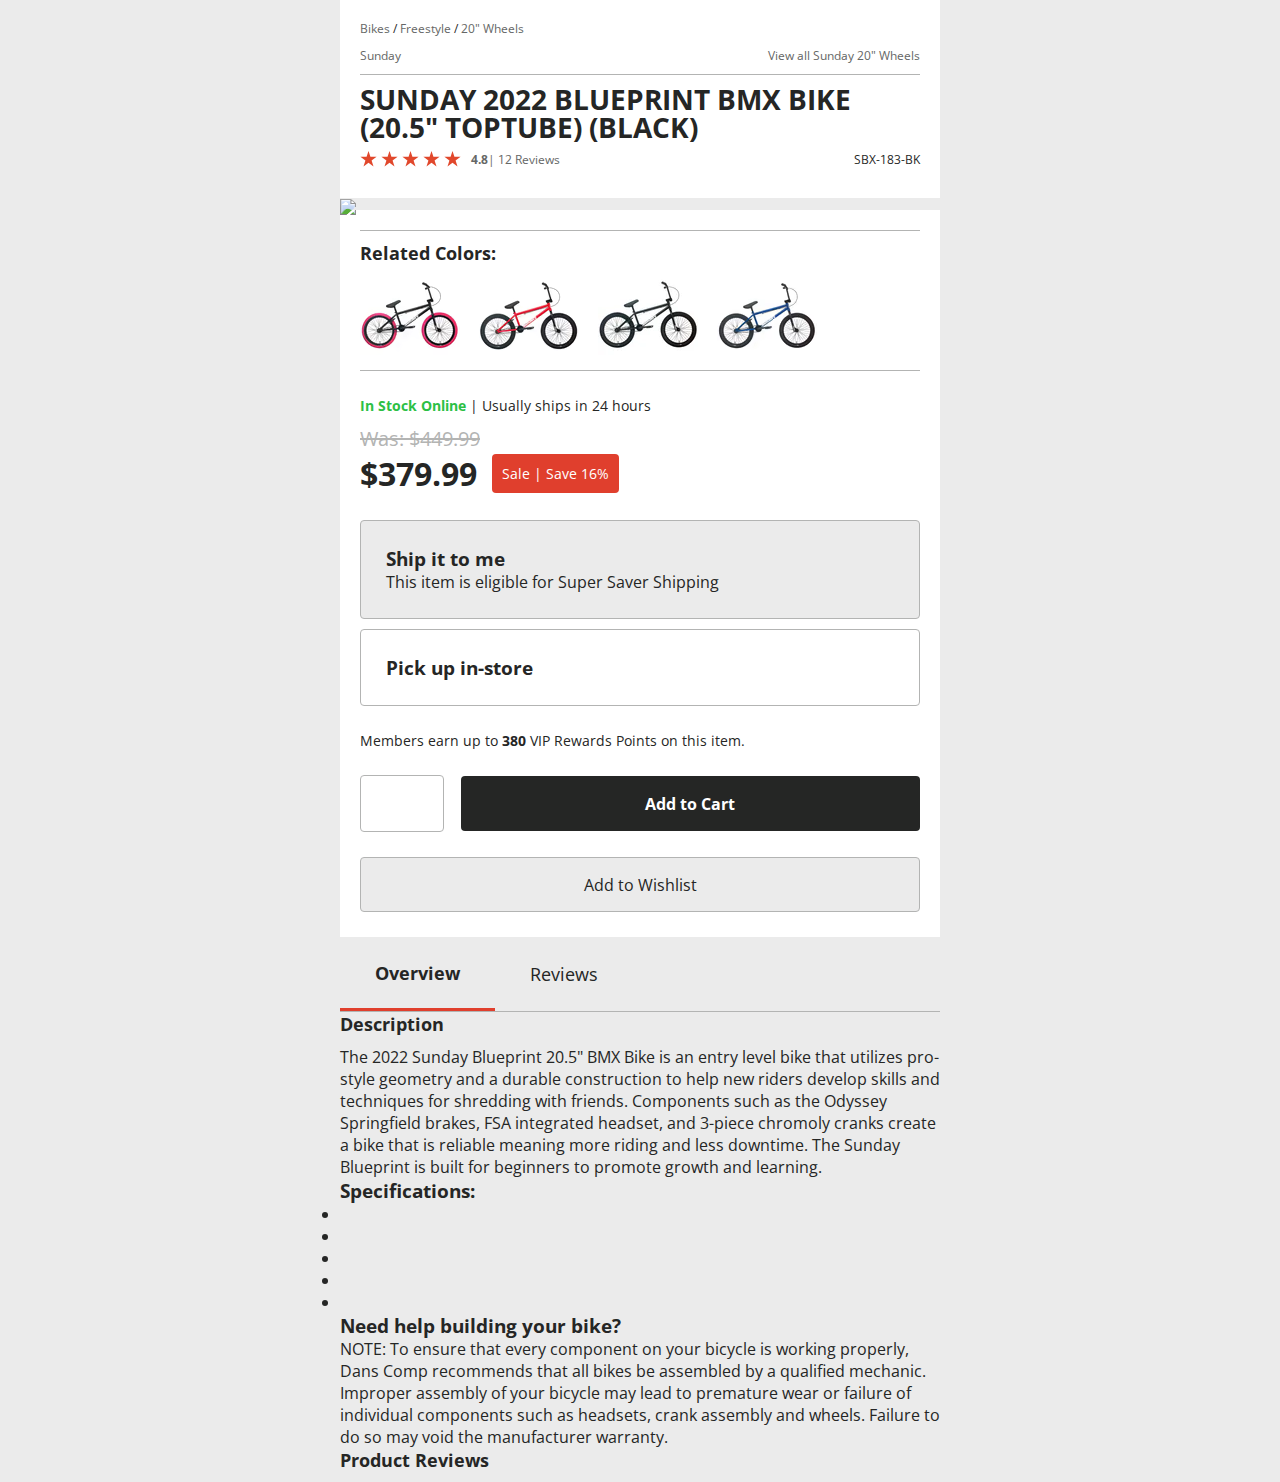
==== index.html @ 64620839 "test" ====
<!DOCTYPE html>
<html lang="en">

<head>
    <meta charset="UTF-8">
    <meta http-equiv="X-UA-Compatible" content="IE=edge">
    <meta name="viewport" content="width=device-width, initial-scale=1.0">
    <title>Dan's Comp</title>
    <link rel="stylesheet" href="/css/styles.css">
</head>

<body>
    <div id="product-content">
        <section class="product-heading">
            <p class="breadcrumb"><a href="#">Bikes</a> / <a href="#">Freestyle</a> / <a href="#">20" Wheels</a></p>
            <a href="%brandURL%" />Sunday</a><a href="%relatedProductURL%" />View all Sunday 20" Wheels</a>
            <h1>SUNDAY 2022 BLUEPRINT BMX BIKE (20.5" TOPTUBE) (BLACK)</h1>
            <a class="heading-reviews" href="%Reviews%" /><img src="img/stars.svg" /><b>4.8</b> | 12
            Reviews</a><span>SBX-183-BK</span>
        </section>
        <section>
            <img class="product-image"
                src="https://images.danscomp.com/cdn-cgi/image/f=auto,width=650/images/large/bikes/sunday/sbx-184-bu.jpg" />
        </section>
        <section class="purchase-product">
            <div class="related">
                <h2>Related Colors:</h2>
                <img class="related-color" src="img/1.jpg" />
                <img class="related-color" src="img/2.jpg" />
                <img class="related-color" src="img/3.jpg" />
                <img class="related-color" src="img/4.jpg" />
            </div>
            <!--  <div class="related">
                <h2>Select Size:</h2> 
            </div> -->
            <p class="in-stock-notification">In Stock Online</p>
            <p class="was-price">$449.99</p>
            <p class="price">$379.99 <span>Sale | Save 16%</span></p>
            <div class="shipping-section">
                <h3>Ship it to me</h3>
                <p>This item is eligible for Super Saver Shipping <img src="" /></p>
            </div>
            <div class="shipping-section hidden">
                <h3>Pick up in-store</h3>
                <p>Available for Buy & Pick up at AMain Cycling Chico in Chico, CA</p>
                <p>Change location</p>
            </div>
            <p class="vip-notification">Members earn up to <b>380</b> VIP Rewards Points on this item.</p>
            <div class="product-actions">
                <input class="product-qty" type="number" /><a class="add-to-cart-button" href="%addCart" />Add to Cart</a>
                <a class="add-to-wishlist-button" href="%addWishlist%" />Add to Wishlist</a>
            </div>
        </section>
        <div id="tabs">
            <h2 class="selected-tab">Overview</h2>
            <h2>Reviews</h2>
        </div>
        <div id="product-description">
            <div id="overview">
                <h2>Description</h2>
                <p>The 2022 Sunday Blueprint 20.5" BMX Bike is an entry level bike that utilizes pro-style geometry and a durable construction to help new riders develop skills and techniques for shredding with friends. Components such as the Odyssey Springfield brakes, FSA integrated headset, and 3-piece chromoly cranks create a bike that is reliable meaning more riding and less downtime. The Sunday Blueprint is built for beginners to promote growth and learning.</p>
                <h3>Specifications:</h3>
                <ul>
                    <li></li>
                    <li></li>
                    <li></li>
                    <li></li>
                    <li></li>
                </ul>
                <div>
                    <h3>Need help building your bike?</h3>
                    <p><span>NOTE:</span> To ensure that every component on your bicycle is working properly, Dans Comp
                        recommends that all bikes be assembled by a qualified mechanic. Improper assembly of your
                        bicycle may lead to premature wear or failure of individual components such as headsets, crank
                        assembly and wheels. Failure to do so may void the manufacturer warranty.</p>
                </div>
            </div>
            <div id="reviews">
                <h2>Product Reviews</h2>
            </div>
        </div>
        </div>
        <div id="related-products"></div>
        <div id="also-purchased"></div>
    </div>
</body>

</html>
---- css/styles.css ----
@import url('https://fonts.googleapis.com/css2?family=Open+Sans:wght@400;700&display=swap');

:root {
    --black: #000000;
    --dark-gray: #252625;
    --gray: #666766;
    --bg-gray: #ebebeb;
    --light-gray: #B3B4B3;
    --white: #FFFFFF;
    --primary-red: #E03F2D;
    --accent-red: #D42E1C;
    --hover-red: #BF0711;
    --green: #2cc044;
}

* {
    margin: 0;
    padding: 0;
    box-sizing: border-box;
}

body {
    background: var(--bg-gray);
    color: var(--white);
    font-family: 'Open Sans', sans-serif;
}

#product-content {
    max-width: 600px;
    margin: auto;
}

.product-heading {
    background: var(--white);
    padding: 20px;
    color: var(--dark-gray);
    font-size: 12px;
    display: flex;
    flex-wrap: wrap;
    justify-content: space-between;
}

.product-heading h1 {
    font-size: 28px;
    font-weight: 700;
    line-height: 1em;
    border-top: 1px solid var(--light-gray);
    padding-top: 10px;
    margin-bottom: 10px;
}

.product-heading a {
    color: var(--gray);
    text-decoration: none;
    margin-bottom: 10px;
}

.product-heading a:hover {
    color: var(--dark-gray);
}

.breadcrumb {
    margin-bottom: 10px;
    width: 100%;
}

.product-image {
    width: 100%;
    display: inline-block;
}

.heading-reviews {
    display: flex;
    align-content: center;
}

.heading-reviews img {
    margin-right: 10px;
}

.purchase-product {
    margin: -10px 0;
    display: block;
    background-color: var(--white);
    color: var(--dark-gray);
    padding: 20px;
    border-bottom-left-radius: 8px;
    border-bottom-right-radius: 8px;
}

h2 {
    font-size: 18px;
    margin-bottom: 10px;
}

.related img {
    margin-right: 15px;
}

.related img:hover {
    cursor: pointer;
    filter: brightness(90%);
    border-radius: 8px;
}

.related {
    padding: 10px 0;
    border-top: 1px solid var(--light-gray);
    border-bottom: 1px solid var(--light-gray);
    margin-bottom: 25px;
}

.in-stock-notification {
    font-size: 14px;
    font-weight:700;
    color: var(--green);
}

.in-stock-notification::after {
    content: ' | Usually ships in 24 hours';
    color: var(--dark-gray);
    font-weight: 400;
}

.was-price {
    font-size: 20px;
    text-decoration: line-through;
    color: var(--light-gray);
    padding: 10px 0 0;
}

.was-price::before {
    content: 'Was: ';
    text-decoration: none;
}

.price {
    font-size: 32px;
    font-weight: 700;
    display: flex;
    align-items: center;
    margin-bottom: 25px;
}

.price span {
    color: var(--white);
    background: var(--primary-red);
    margin-left: 15px;
    padding: 10px;
    font-size: 14px;
    border-radius: 4px;
    font-weight: 400;
}

.shipping-section {
    background-color: var(--bg-gray);
    padding: 25px;
    border: 1px solid var(--light-gray);
    border-radius: 4px;
    margin-bottom: 10px;
    cursor: pointer;
}

.shipping-section:hover {
    filter: brightness(90%);
}

.hidden {
    background: var(--white);
    border: 1px solid var(--light-gray);
    border-radius: 4px;
}

.hidden p {
    display: none;
}

.vip-notification {
    margin-top: 25px;
    font-size: 14px;
}

.product-qty {
    border: solid 1px var(--light-gray);
    border-radius: 4px;
    width: 15%;
    padding: 20px;
}

.product-actions {
    padding-bottom: 15px;
    margin-top: 25px;
    display: flex;
    flex-wrap: wrap;
    align-items: center;
    justify-content: space-between;
}

.add-to-cart-button {
    width: 82%;
    background: var(--dark-gray);
    color: var(--white);
    display: flex;
    justify-content: center;
    align-items:center;
    height: 55px;
    text-decoration: none;
    border-radius: 4px;
    font-weight: 700;
}

.add-to-cart-button:hover {
    background: var(--black);
}

.add-to-wishlist-button {
    margin-top: 25px;
    display: flex;
    justify-content: center;
    align-items: center;
    color: var(--dark-gray);
    background: var(--bg-gray);
    width: 100%;
    height: 55px;
    border-radius: 4px;
    border: 1px solid var(--light-gray);
    text-decoration: none;
}

.add-to-wishlist-button:hover { 
    filter: brightness(90%);
}

#tabs {
    background: var(--bg-gray);
    color: var(--dark-gray);
    display: flex;
    height: 75px;
    border-bottom: 1px solid var(--light-gray);
}

#tabs h2 {
    display: flex;
    justify-content: center;
    align-items: center;
    padding: 0 35px;
    height: 100%;
    font-weight: 400;
}

.selected-tab {
    border-bottom: 3px solid var(--primary-red);
    font-weight: 700 !important;
}

.selected-tab:hover {
    text-decoration: none !important;
}

#tabs h2:hover {
    text-decoration: underline;
    cursor: pointer;
}

#product-description {
    color: var(--dark-gray)
}
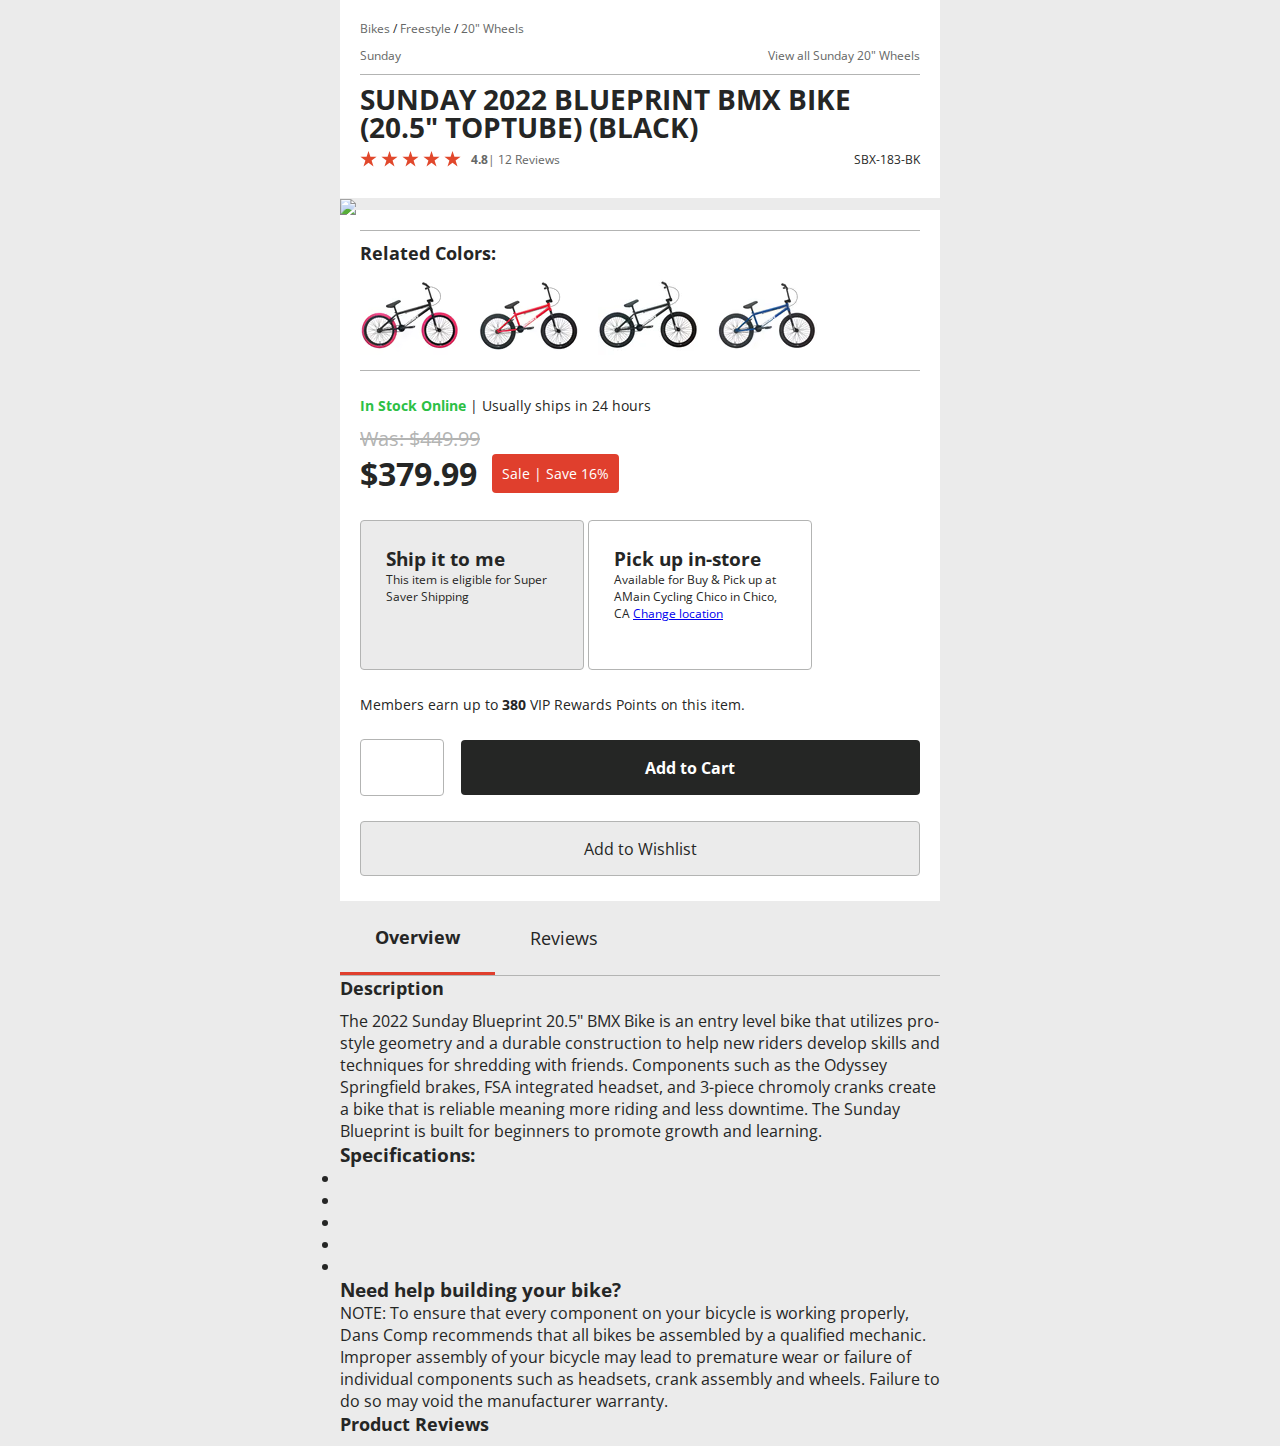
==== commit e0e5dc28: "making updates" ====
--- a/index.html
+++ b/index.html
@@ -6,7 +6,7 @@
     <meta http-equiv="X-UA-Compatible" content="IE=edge">
     <meta name="viewport" content="width=device-width, initial-scale=1.0">
     <title>Dan's Comp</title>
-    <link rel="stylesheet" href="/css/styles.css">
+    <link rel="stylesheet" href="css/styles.css">
 </head>
 
 <body>
@@ -42,8 +42,7 @@
             </div>
             <div class="shipping-section hidden">
                 <h3>Pick up in-store</h3>
-                <p>Available for Buy & Pick up at AMain Cycling Chico in Chico, CA</p>
-                <p>Change location</p>
+                <p>Available for Buy & Pick up at AMain Cycling Chico in Chico, CA <a href="#">Change location</a></p>
             </div>
             <p class="vip-notification">Members earn up to <b>380</b> VIP Rewards Points on this item.</p>
             <div class="product-actions">
--- a/css/styles.css
+++ b/css/styles.css
@@ -159,6 +159,15 @@
     border-radius: 4px;
     margin-bottom: 10px;
     cursor: pointer;
+    width: 40%;
+    height: 150px;
+    vertical-align: middle;
+    margin: auto;
+    display: inline-block;
+}
+
+.shipping-section p {
+    font-size: 12px;
 }
 
 .shipping-section:hover {
@@ -171,9 +180,6 @@
     border-radius: 4px;
 }
 
-.hidden p {
-    display: none;
-}
 
 .vip-notification {
     margin-top: 25px;
@@ -263,5 +269,6 @@
 }
 
 #product-description {
-    color: var(--dark-gray)
+    color: var(--dark-gray);
+    
 }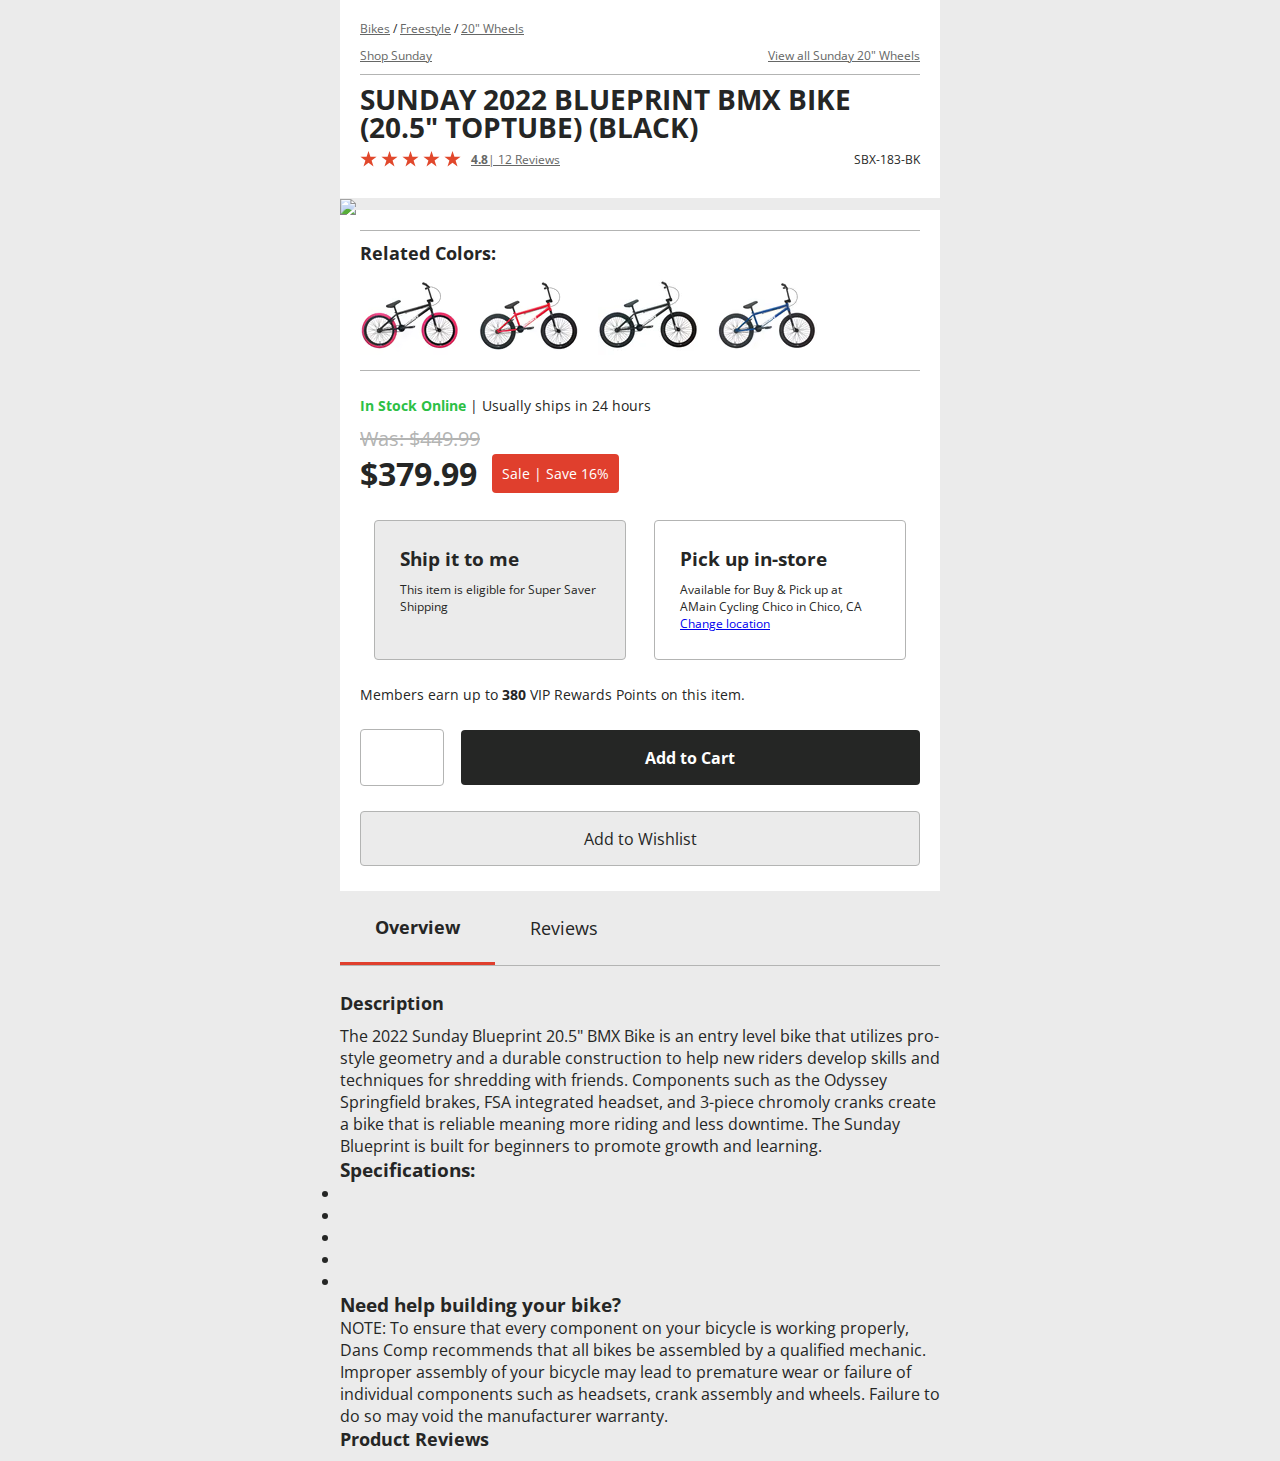
==== commit 6470239b: "updating layout" ====
--- a/index.html
+++ b/index.html
@@ -13,7 +13,7 @@
     <div id="product-content">
         <section class="product-heading">
             <p class="breadcrumb"><a href="#">Bikes</a> / <a href="#">Freestyle</a> / <a href="#">20" Wheels</a></p>
-            <a href="%brandURL%" />Sunday</a><a href="%relatedProductURL%" />View all Sunday 20" Wheels</a>
+            <a href="%brandURL%" />Shop Sunday</a><a href="%relatedProductURL%" />View all Sunday 20" Wheels</a>
             <h1>SUNDAY 2022 BLUEPRINT BMX BIKE (20.5" TOPTUBE) (BLACK)</h1>
             <a class="heading-reviews" href="%Reviews%" /><img src="img/stars.svg" /><b>4.8</b> | 12
             Reviews</a><span>SBX-183-BK</span>
@@ -36,13 +36,15 @@
             <p class="in-stock-notification">In Stock Online</p>
             <p class="was-price">$449.99</p>
             <p class="price">$379.99 <span>Sale | Save 16%</span></p>
-            <div class="shipping-section">
-                <h3>Ship it to me</h3>
-                <p>This item is eligible for Super Saver Shipping <img src="" /></p>
-            </div>
-            <div class="shipping-section hidden">
-                <h3>Pick up in-store</h3>
-                <p>Available for Buy & Pick up at AMain Cycling Chico in Chico, CA <a href="#">Change location</a></p>
+            <div class="flex">
+                <div class="shipping-section">
+                    <h3>Ship it to me</h3>
+                    <p>This item is eligible for Super Saver Shipping <img src="" /></p>
+                </div>
+                <div class="shipping-section hidden">
+                    <h3>Pick up in-store</h3>
+                    <p>Available for Buy & Pick up at AMain Cycling Chico in Chico, CA <a href="#">Change location</a></p>
+                </div>
             </div>
             <p class="vip-notification">Members earn up to <b>380</b> VIP Rewards Points on this item.</p>
             <div class="product-actions">
--- a/css/styles.css
+++ b/css/styles.css
@@ -51,7 +51,6 @@
 
 .product-heading a {
     color: var(--gray);
-    text-decoration: none;
     margin-bottom: 10px;
 }
 
@@ -63,6 +62,7 @@
     margin-bottom: 10px;
     width: 100%;
 }
+
 
 .product-image {
     width: 100%;
@@ -159,13 +159,18 @@
     border-radius: 4px;
     margin-bottom: 10px;
     cursor: pointer;
-    width: 40%;
-    height: 150px;
+    width: 45%;
+    height: 140px;
     vertical-align: middle;
     margin: auto;
     display: inline-block;
 }
 
+.shipping-section h3 {
+    margin-bottom: 10px;
+}
+
+
 .shipping-section p {
     font-size: 12px;
 }
@@ -180,6 +185,10 @@
     border-radius: 4px;
 }
 
+.flex {
+    display: flex;
+    justify-content: space-between;
+}
 
 .vip-notification {
     margin-top: 25px;
@@ -270,5 +279,5 @@
 
 #product-description {
     color: var(--dark-gray);
-    
+    margin-top: 25px;
 }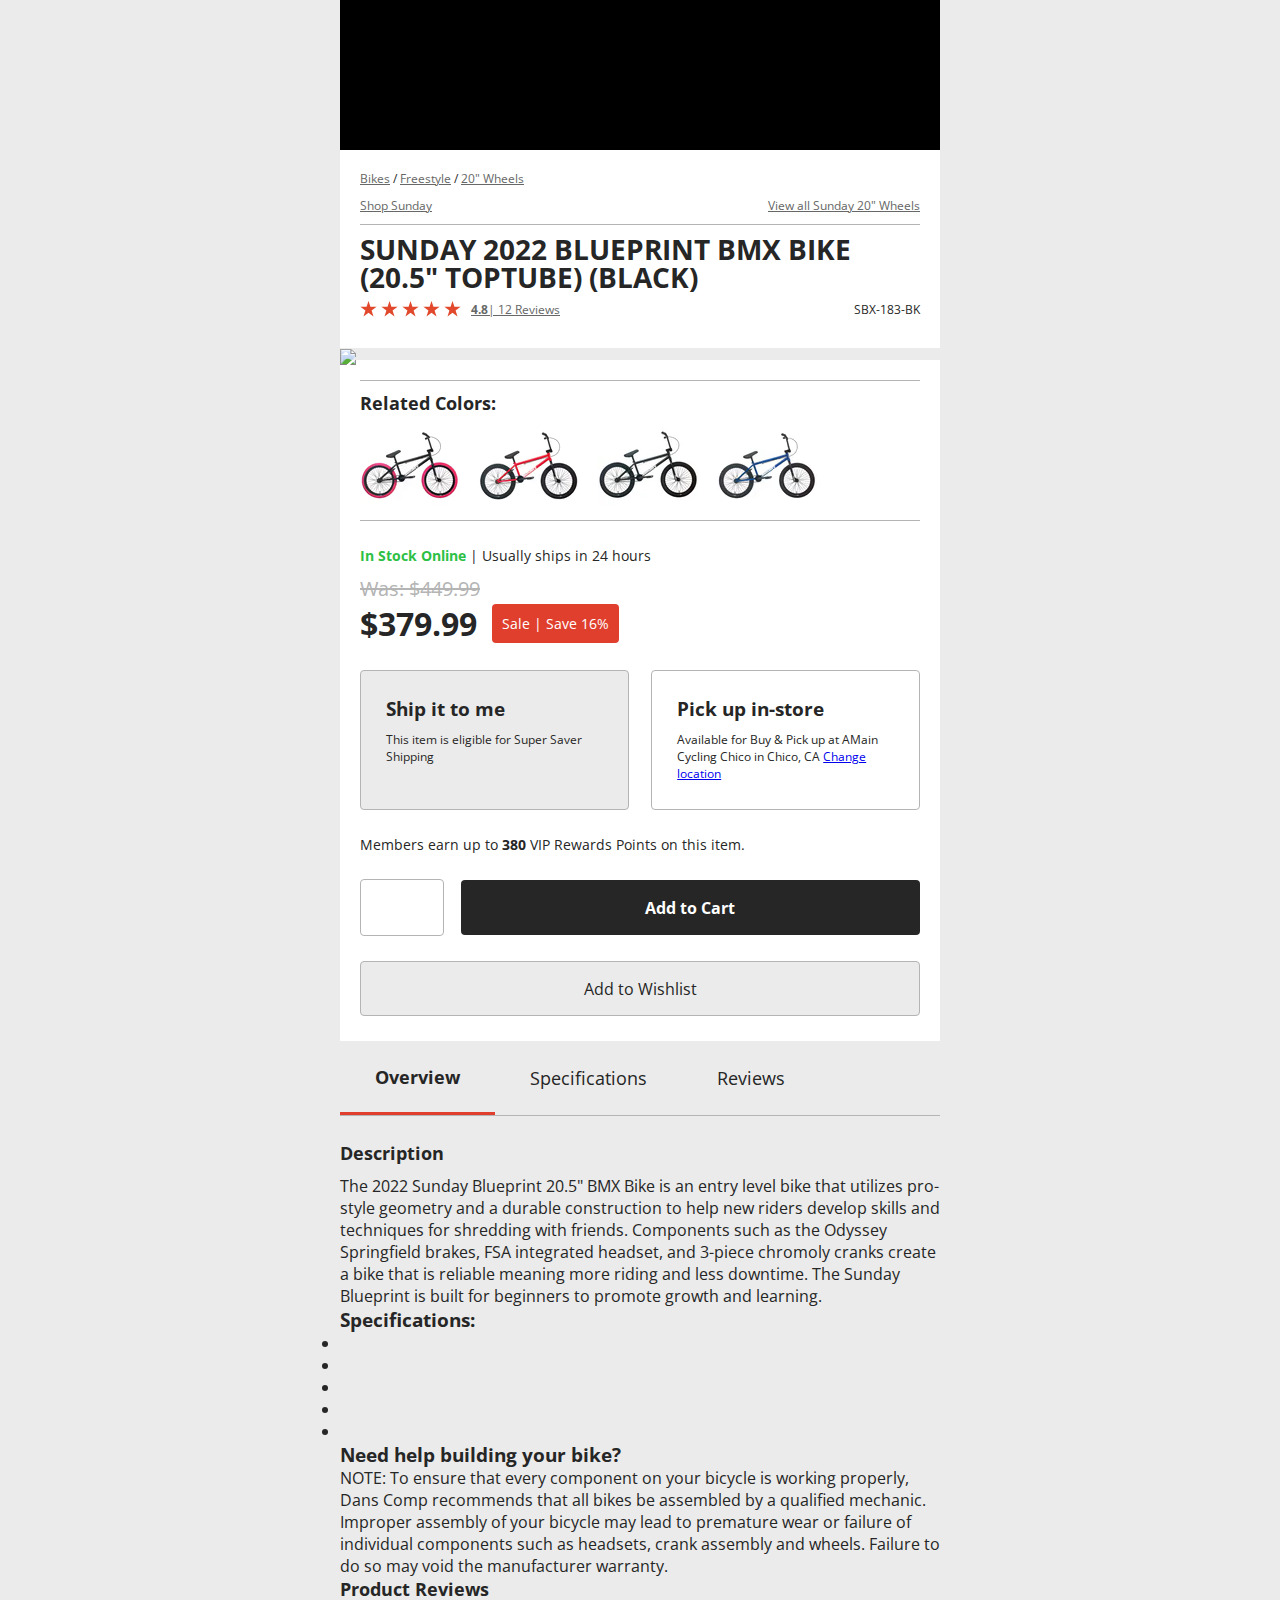
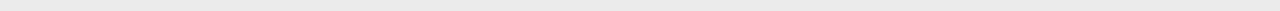
==== commit a607cfa3: "spacing" ====
--- a/index.html
+++ b/index.html
@@ -11,6 +11,9 @@
 
 <body>
     <div id="product-content">
+        <header>
+        
+        </header>
         <section class="product-heading">
             <p class="breadcrumb"><a href="#">Bikes</a> / <a href="#">Freestyle</a> / <a href="#">20" Wheels</a></p>
             <a href="%brandURL%" />Shop Sunday</a><a href="%relatedProductURL%" />View all Sunday 20" Wheels</a>
@@ -54,6 +57,7 @@
         </section>
         <div id="tabs">
             <h2 class="selected-tab">Overview</h2>
+            <h2>Specifications</h2>
             <h2>Reviews</h2>
         </div>
         <div id="product-description">
--- a/css/styles.css
+++ b/css/styles.css
@@ -25,6 +25,11 @@
     font-family: 'Open Sans', sans-serif;
 }
 
+header {
+    background: var(--black);
+    height: 150px;
+}
+
 #product-content {
     max-width: 600px;
     margin: auto;
@@ -159,10 +164,10 @@
     border-radius: 4px;
     margin-bottom: 10px;
     cursor: pointer;
-    width: 45%;
+    width: 48%;
     height: 140px;
     vertical-align: middle;
-    margin: auto;
+    margin: auto 0;
     display: inline-block;
 }
 
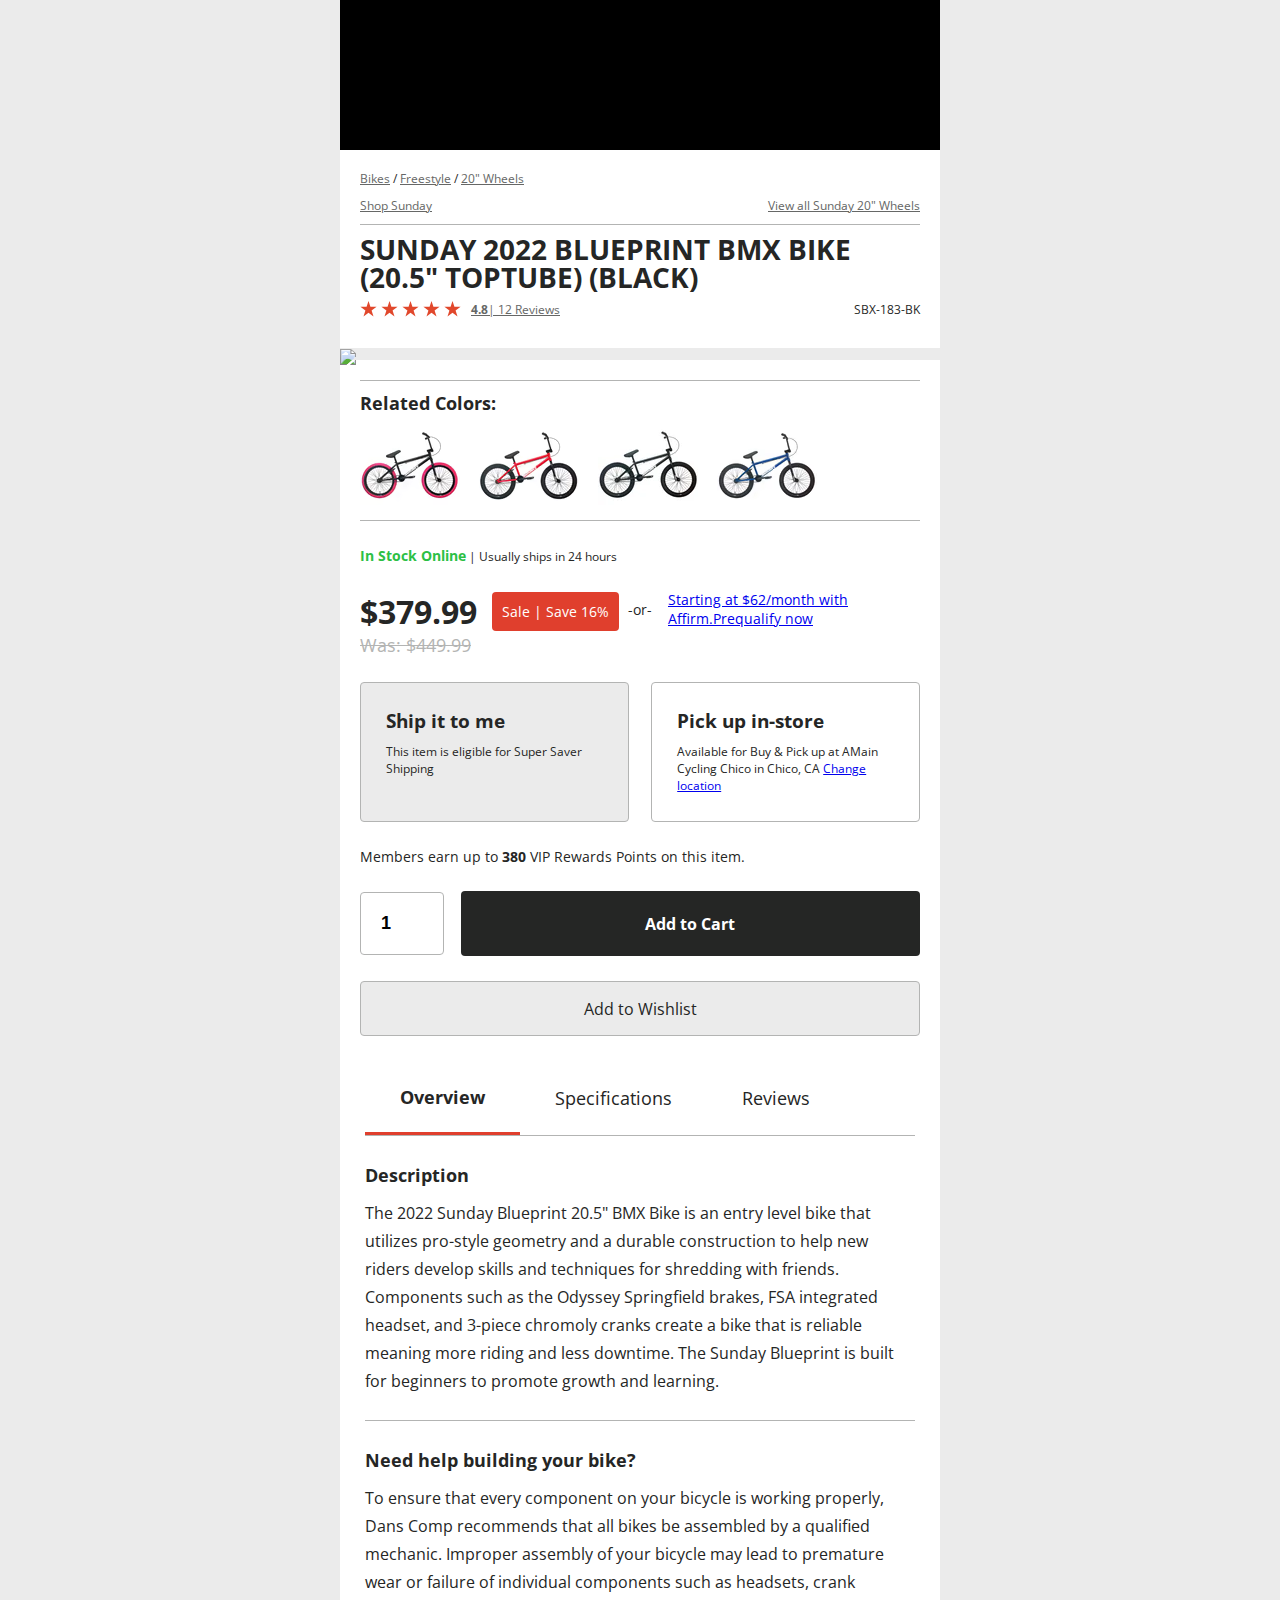
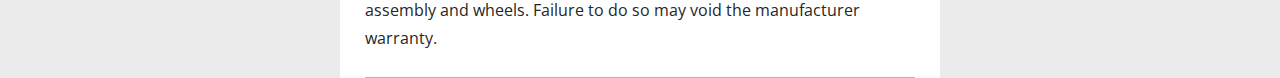
==== commit 74748b14: "updating some stuff" ====
--- a/index.html
+++ b/index.html
@@ -12,7 +12,7 @@
 <body>
     <div id="product-content">
         <header>
-        
+
         </header>
         <section class="product-heading">
             <p class="breadcrumb"><a href="#">Bikes</a> / <a href="#">Freestyle</a> / <a href="#">20" Wheels</a></p>
@@ -37,8 +37,16 @@
                 <h2>Select Size:</h2> 
             </div> -->
             <p class="in-stock-notification">In Stock Online</p>
-            <p class="was-price">$449.99</p>
-            <p class="price">$379.99 <span>Sale | Save 16%</span></p>
+            <div class="pricing-info flex">
+                <div class="cost">
+                    <p class="price">$379.99 <span>Sale | Save 16%</span></p>
+                    <p class="was-price">$449.99</p>
+                </div>
+                <div class="affirm flex">
+                    <a class="affirm-as-low-as" >
+                    <a aria-label="Starting at $62/month with Affirm. Prequalify now about Affirm Financing (opens in modal)" href="javascript:void(0)">Starting at <span class="affirm-ala-price">$62</span>/month with <span class="__affirm-logo __affirm-logo-blue __ligature__affirm_full_logo__ __processed">Affirm</span>.<u>Prequalify now</u></a></a>
+                </div>
+            </div>
             <div class="flex">
                 <div class="shipping-section">
                     <h3>Ship it to me</h3>
@@ -46,47 +54,60 @@
                 </div>
                 <div class="shipping-section hidden">
                     <h3>Pick up in-store</h3>
-                    <p>Available for Buy & Pick up at AMain Cycling Chico in Chico, CA <a href="#">Change location</a></p>
+                    <p>Available for Buy & Pick up at AMain Cycling Chico in Chico, CA <a href="#">Change location</a>
+                    </p>
                 </div>
             </div>
             <p class="vip-notification">Members earn up to <b>380</b> VIP Rewards Points on this item.</p>
             <div class="product-actions">
-                <input class="product-qty" type="number" /><a class="add-to-cart-button" href="%addCart" />Add to Cart</a>
+                <input class="product-qty" type="number" value="1" /><a class="add-to-cart-button" href="%addCart" />Add
+                to Cart</a>
                 <a class="add-to-wishlist-button" href="%addWishlist%" />Add to Wishlist</a>
             </div>
         </section>
-        <div id="tabs">
-            <h2 class="selected-tab">Overview</h2>
-            <h2>Specifications</h2>
-            <h2>Reviews</h2>
-        </div>
-        <div id="product-description">
-            <div id="overview">
-                <h2>Description</h2>
-                <p>The 2022 Sunday Blueprint 20.5" BMX Bike is an entry level bike that utilizes pro-style geometry and a durable construction to help new riders develop skills and techniques for shredding with friends. Components such as the Odyssey Springfield brakes, FSA integrated headset, and 3-piece chromoly cranks create a bike that is reliable meaning more riding and less downtime. The Sunday Blueprint is built for beginners to promote growth and learning.</p>
-                <h3>Specifications:</h3>
-                <ul>
-                    <li></li>
-                    <li></li>
-                    <li></li>
-                    <li></li>
-                    <li></li>
-                </ul>
-                <div>
-                    <h3>Need help building your bike?</h3>
-                    <p><span>NOTE:</span> To ensure that every component on your bicycle is working properly, Dans Comp
-                        recommends that all bikes be assembled by a qualified mechanic. Improper assembly of your
-                        bicycle may lead to premature wear or failure of individual components such as headsets, crank
-                        assembly and wheels. Failure to do so may void the manufacturer warranty.</p>
+        <section class="product-description">
+            <div id="tabs">
+                <h2 class="selected-tab">Overview</h2>
+                <h2>Specifications</h2>
+                <h2>Reviews</h2>
+            </div>
+            <div>
+                <div id="overview" class="product-copy">
+                    <h2>Description</h2>
+                    <p>The 2022 Sunday Blueprint 20.5" BMX Bike is an entry level bike that utilizes pro-style geometry
+                        and
+                        a durable construction to help new riders develop skills and techniques for shredding with
+                        friends.
+                        Components such as the Odyssey Springfield brakes, FSA integrated headset, and 3-piece chromoly
+                        cranks create a bike that is reliable meaning more riding and less downtime. The Sunday
+                        Blueprint is
+                        built for beginners to promote growth and learning.</p>
+                </div>
+                <div id="specs" class="hide product-copy">
+                    <h2>Specifications:</h2>
+                    <ul>
+                        <li></li>
+                        <li></li>
+                        <li></li>
+                        <li></li>
+                        <li></li>
+                    </ul>
+                </div>
+                <div id="reviews" class="hide product-copy">
+                    <h2>Product Reviews</h2>
+                </div>
+                <div id="notes" class="product-copy">
+                    <h2>Need help building your bike?</h2>
+                    <p>To ensure that every component on your bicycle is working properly, Dans Comp recommends that all
+                        bikes be assembled by a qualified mechanic. Improper assembly of your bicycle may lead to
+                        premature wear or failure of individual components such as headsets, crank assembly and wheels.
+                        Failure to do so may void the manufacturer warranty.</p>
                 </div>
             </div>
-            <div id="reviews">
-                <h2>Product Reviews</h2>
-            </div>
-        </div>
-        </div>
-        <div id="related-products"></div>
-        <div id="also-purchased"></div>
+        </section>
+    </div>
+    <div id="related-products"></div>
+    <div id="also-purchased"></div>
     </div>
 </body>
 
--- a/css/styles.css
+++ b/css/styles.css
@@ -119,19 +119,22 @@
     font-size: 14px;
     font-weight:700;
     color: var(--green);
+    margin-bottom: 25px;
 }
 
 .in-stock-notification::after {
     content: ' | Usually ships in 24 hours';
     color: var(--dark-gray);
     font-weight: 400;
+    font-size: 12px;
 }
 
 .was-price {
-    font-size: 20px;
+    font-size: 18px;
     text-decoration: line-through;
     color: var(--light-gray);
-    padding: 10px 0 0;
+    margin-bottom: 25px;
+    align-self: flex-end;
 }
 
 .was-price::before {
@@ -144,7 +147,7 @@
     font-weight: 700;
     display: flex;
     align-items: center;
-    margin-bottom: 25px;
+    align-content: flex-start;
 }
 
 .price span {
@@ -157,6 +160,29 @@
     font-weight: 400;
 }
 
+.cost {
+}
+
+.affirm {
+    width: 45%;
+    align-self: flex-start;
+    position: relative;
+    font-size: 14px;
+}
+
+.affirm::before {
+    content: '-or-';
+    position: absolute;
+    left: -40px;
+    align-self: center;
+    vertical-align: middle;
+
+}
+
+.affirm a {
+    display: block;
+}
+
 .shipping-section {
     background-color: var(--bg-gray);
     padding: 25px;
@@ -193,6 +219,7 @@
 .flex {
     display: flex;
     justify-content: space-between;
+    align-content: center;
 }
 
 .vip-notification {
@@ -205,6 +232,8 @@
     border-radius: 4px;
     width: 15%;
     padding: 20px;
+    font-size: 18px;
+    font-weight: 700;
 }
 
 .product-actions {
@@ -223,7 +252,7 @@
     display: flex;
     justify-content: center;
     align-items:center;
-    height: 55px;
+    height: 65px;
     text-decoration: none;
     border-radius: 4px;
     font-weight: 700;
@@ -252,7 +281,6 @@
 }
 
 #tabs {
-    background: var(--bg-gray);
     color: var(--dark-gray);
     display: flex;
     height: 75px;
@@ -282,7 +310,20 @@
     cursor: pointer;
 }
 
-#product-description {
-    color: var(--dark-gray);
+.product-description {
+    color: var(--dark-gray);
+    background-color: var(--white);
+    padding: 0 25px;
+}
+
+.hide {
+    display: none;
+}
+
+.product-copy {
     margin-top: 25px;
-}+    line-height: 1.75em;
+    padding-bottom: 25px;
+    border-bottom: 1px solid var(--light-gray);
+}
+
